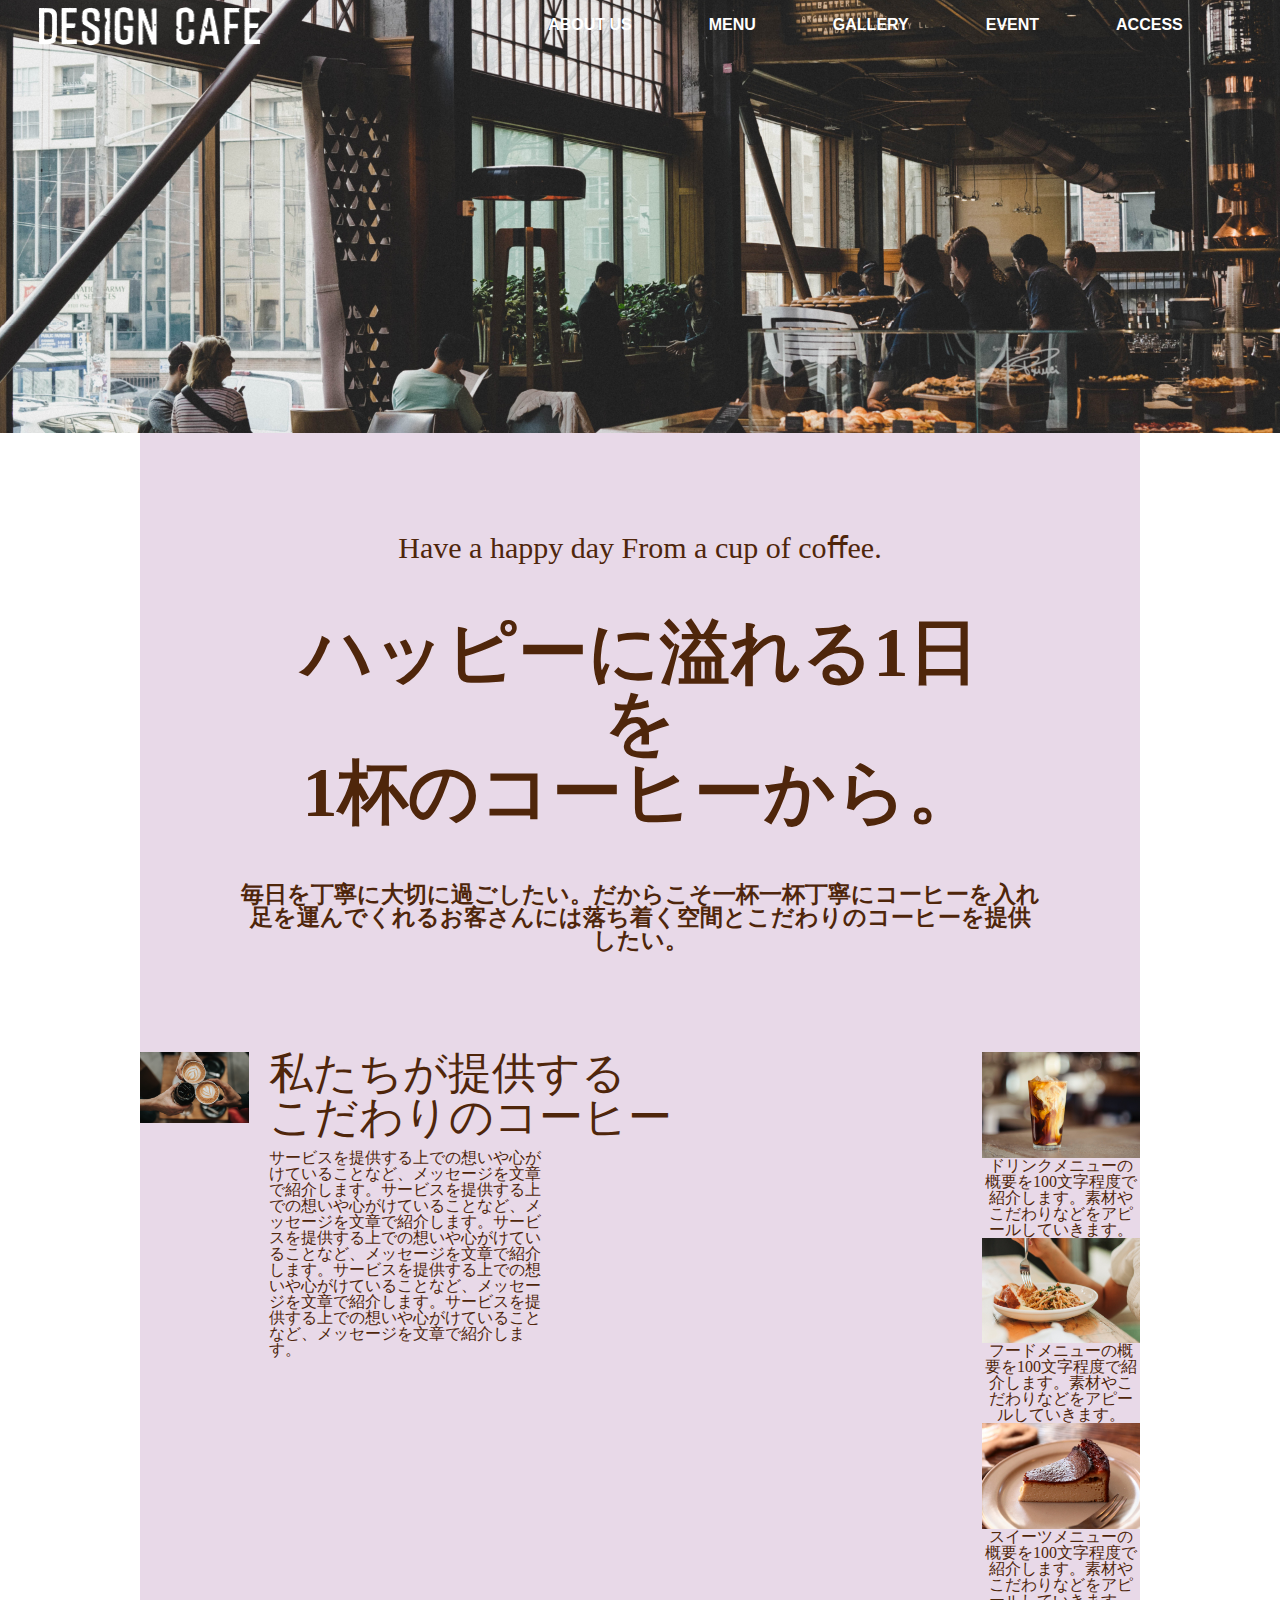
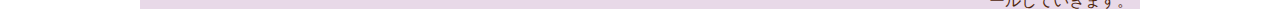
==== design_caffe/index.html @ ddcb281f "Add files via upload" ====
<!DOCTYPE html>
<html lang="jp">
<head>
      <meta charset="UTF-8">
      <meta neme="viewport" content="width=device-width, initial-scale=1.0">
      <link rel="stylesheet" href="./css/reset.css">
      <link rel="stylesheet" href="./css/style.css">
      <title>デザインカフェ</title>
</head>
<body>
<header id="header">
<div class="header_inner">
    <h1 class="logo">
        <a href="./index.html">
            <img src="./images/design_cafe_logo_header@2x.png" alt="デザインカフェ"/></a>
    </h1>
    <nav class="header_nav">
        <ul class="header_nav-list">
            <li class="header_nav-item"><a href="#about">ABOUT US</a></li>
            <li class="header_nav-item"><a href="#menu">MENU</a></li>
            <li class="header_nav-item"><a href="#gallery">GALLERY</a></li>
            <li class="header_nav-item"><a href="#event">EVENT</a></li>
            <li class="header_nav-item"><a href="#access">ACCESS</a></li>
        </ul>
    </nav>
</div>
<div class="main-visual"><img src="./images/pc_first-100.jpg" alt="カフェ店内の様子" /></div>
</header>

<main>
    <div class="main-content">
         <p>Have a happy day From a cup of coﬀee.</p>
         <h2>ハッピーに溢れる1日を<br>1杯のコーヒーから。</h2>
         <h3>毎日を丁寧に大切に過ごしたい。だからこそ一杯一杯丁寧にコーヒーを入れ<br>
              足を運んでくれるお客さんには落ち着く空間とこだわりのコーヒーを提供したい。</h3>
    </div>
       
         <div class="flex">
            <figure class="image"><img src="./images/about_us@2x-100.jpg" alt="こだわりのコーヒー"></figure>
            <div class="right">
                <p class="title">私たちが提供する<br>こだわりのコーヒー</p>
                <p class="text">サービスを提供する上での想いや心がけていることなど、メッセージを文章で紹介します。サービスを提供する上での想いや心がけていることなど、メッセージを文章で紹介します。サービスを提供する上での想いや心がけていることなど、メッセージを文章で紹介します。サービスを提供する上での想いや心がけていることなど、メッセージを文章で紹介します。サービスを提供する上での想いや心がけていることなど、メッセージを文章で紹介します。</p>
         </div>
         
         <div class="menu">
            <ul>
                <li><img src="./images/pc_menu_drink-100.jpg" alt="ドリンク">
                    <p>ドリンクメニューの概要を100文字程度で紹介します。素材やこだわりなどをアピールしていきます。</p>
                </li>
                <li><img src="./images/pc_menu_food-100.jpg" alt="フード">
                    <p>フードメニューの概要を100文字程度で紹介します。素材やこだわりなどをアピールしていきます。</p>
                </li>
                <li><img src="./images/pc_menu_sweets-100.jpg" alt="スイーツ">
                    <p>スイーツメニューの概要を100文字程度で紹介します。素材やこだわりなどをアピールしていきます。</p>
                </li>
            </ul>
         </div>
   </div>
</main>  
</body>
</html>
---- design_caffe/css/style.css ----
@charset "UTt-8";
.header_inner{

    display: flex;
justify-content: space-between;
align-items: center;
position: absolute;
width: 100%;}
.header_nav-list{
    display: flex;
    gap: 77px;
}
.logo{
    width: 227px;}

.header_nav-item{
    color: #ffffff;
    font-weight: bold;
    font-family: "游ゴシック体", YuGothic, "游ゴシック Medium", "Yu Gothic Medium", "游ゴシック", "Yu Gothic", sans-serif;
}
.header_inner{
    
    padding-right: 7.6%;
    padding-left: 2.8%;}

main{
    max-width: 1000px;
    margin: 0 auto;
    background-color: #e8d9e8;
}
.main-content{
    padding: 100px;
    margin: 0 auto;
    font-size: 30px; 
    text-align: center;
}

h2{
    padding: 55px;
    font-style: normal;
    font-size: 70px;
}

h3{
 font-size: 23px;
}

.flex{
    max-width: 1000px;
    margin: 0 auto;
    display: flex;
}

.flex .image{
    width: 50%;
    margin: 0;
    padding: 0;
    overflow: hidden;
    position: relative;

}
.flex .right {
    margin: 0 0 0 20px;
    padding: 0;
  }

  .flex .title {
    margin: 0;
    padding: 0;
    font-style: normal;
    font-size: 44px;
  }
  .flex .text {
    width: 40%;
    margin: 10px 0 0;
    padding: 0;
    font-size: 16px;
  }

.menu{
    max-width: 1000px;
    margin: 0 auto;
    text-align: center;
}
/* 
ul{
    display: flex;
    gap: 10px;
    justify-content: space-evenly;
    flex-wrap: wrap;
    flex-basis:300px;
}

li{
    width: 300px;
    font-size: 16px;
    font-weight: lighter;
    text-align:justify;
    line-height:1em;
} */
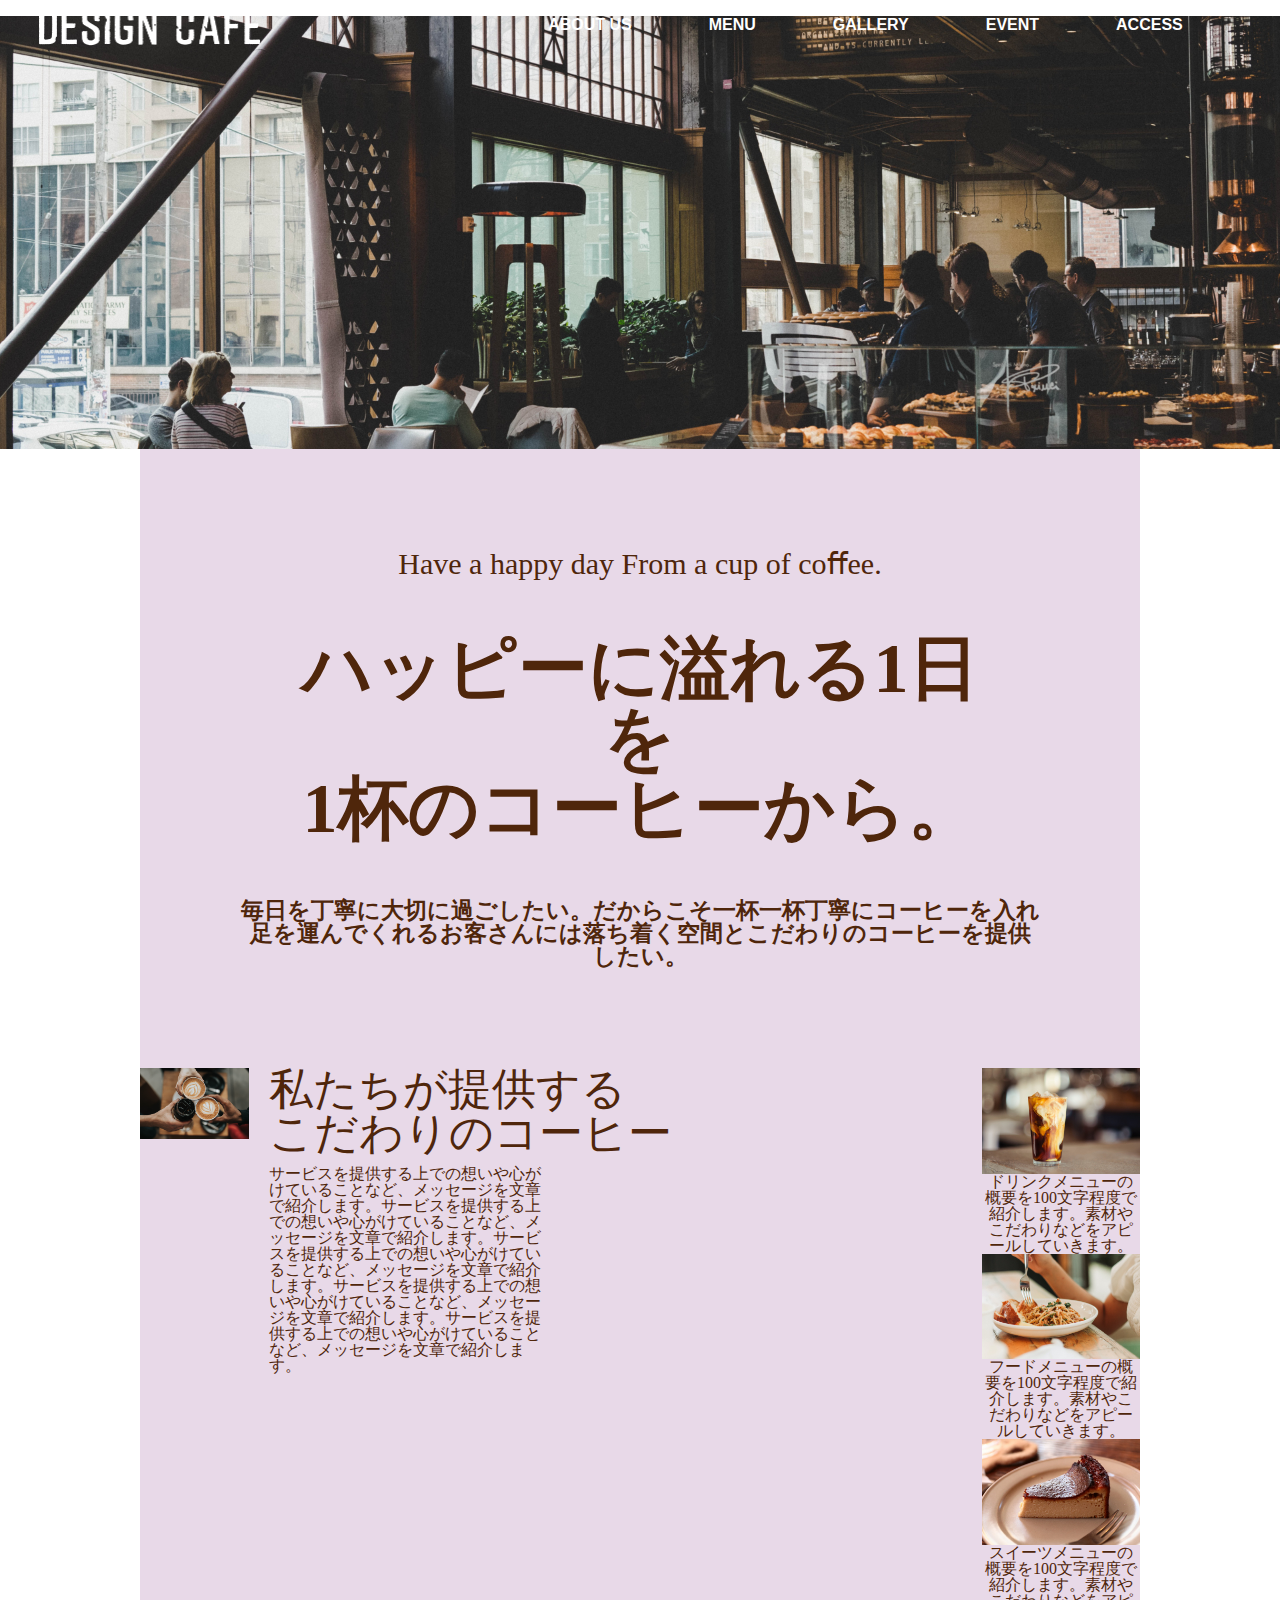
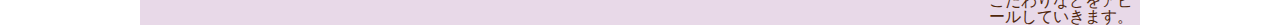
==== commit fadcdd1f: "Add files via upload" ====
--- a/design_caffe/index.html
+++ b/design_caffe/index.html
@@ -1,61 +1,102 @@
 <!DOCTYPE html>
 <html lang="jp">
-<head>
-      <meta charset="UTF-8">
-      <meta neme="viewport" content="width=device-width, initial-scale=1.0">
-      <link rel="stylesheet" href="./css/reset.css">
-      <link rel="stylesheet" href="./css/style.css">
-      <title>デザインカフェ</title>
-</head>
-<body>
-<header id="header">
-<div class="header_inner">
-    <h1 class="logo">
-        <a href="./index.html">
-            <img src="./images/design_cafe_logo_header@2x.png" alt="デザインカフェ"/></a>
-    </h1>
-    <nav class="header_nav">
-        <ul class="header_nav-list">
+  <head>
+    <meta charset="UTF-8" />
+    <meta name="viewport" content="width=device-width, initial-scale=1.0" />
+    <link rel="stylesheet" href="./css/reset.css" />
+    <link rel="stylesheet" href="./css/style.css" />
+    <title>デザインカフェ</title>
+  </head>
+  <body>
+    <header id="header">
+      <div class="header_inner">
+        <h1 class="logo">
+          <a href="./index.html">
+            <img
+              src="./images/design_cafe_logo_header@2x.png"
+              alt="デザインカフェ"
+          /></a>
+        </h1>
+        <nav class="header_nav">
+          <ul class="header_nav-list">
             <li class="header_nav-item"><a href="#about">ABOUT US</a></li>
             <li class="header_nav-item"><a href="#menu">MENU</a></li>
             <li class="header_nav-item"><a href="#gallery">GALLERY</a></li>
             <li class="header_nav-item"><a href="#event">EVENT</a></li>
             <li class="header_nav-item"><a href="#access">ACCESS</a></li>
+          </ul>
+        </nav>
+      </div>
+
+      <div class="hamburger">
+        <span></span>
+      </div>
+      <nav class="header_nav-sp">
+        <ul class="header_nav-list">
+          <li class="header_nav-item"><a href="#about">ABOUT US</a></li>
+          <li class="header_nav-item"><a href="#menu">MENU</a></li>
+          <li class="header_nav-item"><a href="#gallery">GALLERY</a></li>
+          <li class="header_nav-item"><a href="#event">EVENT</a></li>
+          <li class="header_nav-item"><a href="#access">ACCESS</a></li>
         </ul>
-    </nav>
-</div>
-<div class="main-visual"><img src="./images/pc_first-100.jpg" alt="カフェ店内の様子" /></div>
-</header>
+      </nav>
+      <div class="main-visual">
+        <img src="./images/pc_first-100.jpg" alt="カフェ店内の様子" />
+      </div>
+    </header>
 
-<main>
-    <div class="main-content">
-         <p>Have a happy day From a cup of coﬀee.</p>
-         <h2>ハッピーに溢れる1日を<br>1杯のコーヒーから。</h2>
-         <h3>毎日を丁寧に大切に過ごしたい。だからこそ一杯一杯丁寧にコーヒーを入れ<br>
-              足を運んでくれるお客さんには落ち着く空間とこだわりのコーヒーを提供したい。</h3>
-    </div>
-       
-         <div class="flex">
-            <figure class="image"><img src="./images/about_us@2x-100.jpg" alt="こだわりのコーヒー"></figure>
-            <div class="right">
-                <p class="title">私たちが提供する<br>こだわりのコーヒー</p>
-                <p class="text">サービスを提供する上での想いや心がけていることなど、メッセージを文章で紹介します。サービスを提供する上での想いや心がけていることなど、メッセージを文章で紹介します。サービスを提供する上での想いや心がけていることなど、メッセージを文章で紹介します。サービスを提供する上での想いや心がけていることなど、メッセージを文章で紹介します。サービスを提供する上での想いや心がけていることなど、メッセージを文章で紹介します。</p>
-         </div>
-         
-         <div class="menu">
-            <ul>
-                <li><img src="./images/pc_menu_drink-100.jpg" alt="ドリンク">
-                    <p>ドリンクメニューの概要を100文字程度で紹介します。素材やこだわりなどをアピールしていきます。</p>
-                </li>
-                <li><img src="./images/pc_menu_food-100.jpg" alt="フード">
-                    <p>フードメニューの概要を100文字程度で紹介します。素材やこだわりなどをアピールしていきます。</p>
-                </li>
-                <li><img src="./images/pc_menu_sweets-100.jpg" alt="スイーツ">
-                    <p>スイーツメニューの概要を100文字程度で紹介します。素材やこだわりなどをアピールしていきます。</p>
-                </li>
-            </ul>
-         </div>
-   </div>
-</main>  
-</body>
+    <main>
+      <div class="main-content">
+        <p>Have a happy day From a cup of coﬀee.</p>
+        <h2>ハッピーに溢れる1日を<br />1杯のコーヒーから。</h2>
+        <h3>
+          毎日を丁寧に大切に過ごしたい。だからこそ一杯一杯丁寧にコーヒーを入れ<br />
+          足を運んでくれるお客さんには落ち着く空間とこだわりのコーヒーを提供したい。
+        </h3>
+      </div>
+
+      <div class="flex">
+        <figure class="image">
+          <img src="./images/about_us@2x-100.jpg" alt="こだわりのコーヒー" />
+        </figure>
+        <div class="right">
+          <p class="title">私たちが提供する<br />こだわりのコーヒー</p>
+          <p class="text">
+            サービスを提供する上での想いや心がけていることなど、メッセージを文章で紹介します。サービスを提供する上での想いや心がけていることなど、メッセージを文章で紹介します。サービスを提供する上での想いや心がけていることなど、メッセージを文章で紹介します。サービスを提供する上での想いや心がけていることなど、メッセージを文章で紹介します。サービスを提供する上での想いや心がけていることなど、メッセージを文章で紹介します。
+          </p>
+        </div>
+
+        <div class="menu">
+          <ul>
+            <li>
+              <img src="./images/pc_menu_drink-100.jpg" alt="ドリンク" />
+              <p>
+                ドリンクメニューの概要を100文字程度で紹介します。素材やこだわりなどをアピールしていきます。
+              </p>
+            </li>
+            <li>
+              <img src="./images/pc_menu_food-100.jpg" alt="フード" />
+              <p>
+                フードメニューの概要を100文字程度で紹介します。素材やこだわりなどをアピールしていきます。
+              </p>
+            </li>
+            <li>
+              <img src="./images/pc_menu_sweets-100.jpg" alt="スイーツ" />
+              <p>
+                スイーツメニューの概要を100文字程度で紹介します。素材やこだわりなどをアピールしていきます。
+              </p>
+            </li>
+          </ul>
+        </div>
+      </div>
+    </main>
+  </body>
+  <script>
+    $(function(){
+        $(".hamburger").click(function(){
+            $(".hamburger").toggleClass("open");
+            $(".heaber_nav-sp").fadeToggle();
+         });
+        });
+  </script>
 </html>